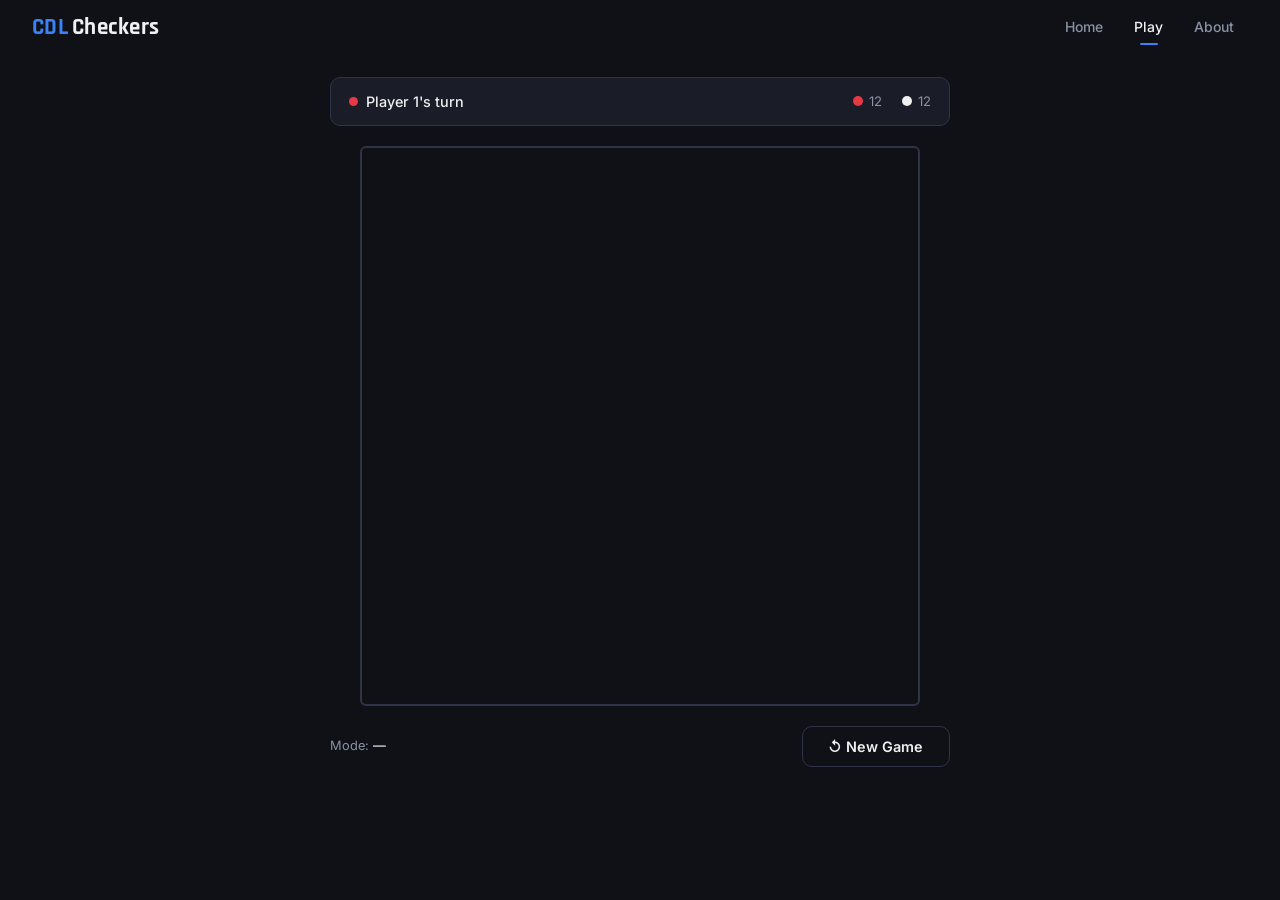
==== game.html @ a988eb6d "CHECKERS" ====
<!DOCTYPE html>
<html lang="en">

<head>
  <meta charset="UTF-8" />
  <meta name="viewport" content="width=device-width, initial-scale=1.0" />
  <title>Play — CDL Checkers</title>
  <link rel="stylesheet" href="style.css" />
</head>

<body>

  <!-- ===== NAV ===== -->
  <nav class="nav" id="nav">
    <a href="index.html" class="nav-logo" aria-label="CDL Checkers home">
      <span class="cdl">CDL</span><span class="rest">Checkers</span>
    </a>
    <ul class="nav-links" role="list">
      <li><a href="index.html">Home</a></li>
      <li><a href="game.html" class="active">Play</a></li>
      <li><a href="about.html">About</a></li>
    </ul>
  </nav>

  <!-- ===== PAGE ===== -->
  <main class="page game-page">
    <div class="game-container">

      <!-- Status bar -->
      <div class="status-bar" id="status-bar" aria-live="polite">
        <div class="status-turn">
          <span class="turn-dot p1" id="turn-dot"></span>
          <span id="turn-text">Player 1's turn</span>
        </div>
        <div class="status-counts">
          <div class="count-badge">
            <span class="count-pip p1"></span>
            <span id="p1-count">12</span>
          </div>
          <div class="count-badge">
            <span class="count-pip p2"></span>
            <span id="p2-count">12</span>
          </div>
        </div>
      </div>

      <!-- Board -->
      <div class="board-wrap">
        <div id="board" role="grid" aria-label="Checkers board"></div>
      </div>

      <!-- Actions -->
      <div class="game-actions">
        <p class="mode-label">Mode: <span id="mode-label">—</span></p>
        <button class="btn btn-secondary" id="new-game-btn">&#x21BA; New Game</button>
      </div>

    </div>
  </main>

  <!-- Win overlay -->
  <div class="win-overlay" id="win-overlay" aria-modal="true" role="dialog" aria-labelledby="win-title">
    <div class="win-card">
      <div class="win-title" id="win-title"></div>
      <p class="win-sub" id="win-sub"></p>
      <button class="btn btn-primary" id="play-again-btn">&#x21BA; Play Again</button>
    </div>
  </div>

  <script src="game.js"></script>
</body>

</html>
---- style.css ----
@import url('https://fonts.googleapis.com/css2?family=Inter:wght@300;400;500;600;700&family=Rajdhani:wght@600;700&display=swap');

/* ============================================================
   CDL CHECKERS — GLOBAL STYLES
   ============================================================ */

:root {
  --bg:          #0F1117;
  --surface:     #1A1D27;
  --surface2:    #20243A;
  --board-dark:  #1B1F30;
  --board-light: #353C5A;
  --p1:          #E63946;
  --p2:          #F0F0F0;
  --king:        #F4C430;
  --accent:      #3B82F6;
  --accent-dim:  rgba(59,130,246,0.18);
  --text:        #F0F0F0;
  --muted:       #8892A4;
  --border:      #2E3347;
  --nav-h:       56px;
  --radius:      10px;
  --radius-lg:   16px;
}

*, *::before, *::after { box-sizing: border-box; margin: 0; padding: 0; }

html { scroll-behavior: smooth; }

body {
  background: var(--bg);
  color: var(--text);
  font-family: 'Inter', sans-serif;
  font-size: 16px;
  line-height: 1.6;
  min-height: 100vh;
  -webkit-font-smoothing: antialiased;
}

/* ============================================================
   NAV
   ============================================================ */

.nav {
  position: fixed;
  top: 0; left: 0; right: 0;
  height: var(--nav-h);
  display: flex;
  align-items: center;
  justify-content: space-between;
  padding: 0 2rem;
  z-index: 100;
  border-bottom: 1px solid transparent;
  transition: background 0.2s ease, backdrop-filter 0.2s ease, border-color 0.2s ease;
}

.nav.scrolled {
  background: rgba(15, 17, 23, 0.85);
  backdrop-filter: blur(14px);
  -webkit-backdrop-filter: blur(14px);
  border-bottom-color: var(--border);
}

.nav-logo {
  font-family: 'Rajdhani', sans-serif;
  font-size: 1.45rem;
  font-weight: 700;
  letter-spacing: 0.02em;
  text-decoration: none;
  display: flex;
  align-items: center;
  gap: 0;
  user-select: none;
}
.nav-logo .cdl  { color: var(--accent); }
.nav-logo .rest { color: var(--text); margin-left: 0.3ch; }

.nav-links {
  display: flex;
  align-items: center;
  gap: 0.25rem;
  list-style: none;
}

.nav-links a {
  display: inline-block;
  padding: 0.3rem 0.85rem;
  color: var(--muted);
  text-decoration: none;
  font-size: 0.875rem;
  font-weight: 500;
  border-radius: 6px;
  transition: color 0.15s, background 0.15s;
  position: relative;
}

.nav-links a:hover { color: var(--text); background: var(--surface); }

.nav-links a.active {
  color: var(--text);
}
.nav-links a.active::after {
  content: '';
  position: absolute;
  bottom: -2px; left: 50%;
  transform: translateX(-50%);
  width: 18px; height: 2px;
  background: var(--accent);
  border-radius: 2px;
}

/* ============================================================
   PAGE WRAPPER
   ============================================================ */

.page { padding-top: var(--nav-h); }

/* ============================================================
   HOME — HERO
   ============================================================ */

.hero {
  min-height: calc(100vh - var(--nav-h));
  display: flex;
  flex-direction: column;
  align-items: center;
  justify-content: center;
  text-align: center;
  padding: 4rem 2rem 6rem;
  position: relative;
  overflow: hidden;
}

/* subtle grid pattern */
.hero::before {
  content: '';
  position: absolute;
  inset: 0;
  background-image:
    linear-gradient(var(--border) 1px, transparent 1px),
    linear-gradient(90deg, var(--border) 1px, transparent 1px);
  background-size: 40px 40px;
  opacity: 0.25;
  pointer-events: none;
}

/* radial vignette over grid */
.hero::after {
  content: '';
  position: absolute;
  inset: 0;
  background: radial-gradient(ellipse 70% 60% at 50% 50%, transparent 30%, var(--bg) 100%);
  pointer-events: none;
}

.hero-inner {
  position: relative;
  z-index: 1;
  max-width: 640px;
}

.hero-eyebrow {
  font-size: 0.75rem;
  font-weight: 600;
  letter-spacing: 0.18em;
  text-transform: uppercase;
  color: var(--accent);
  margin-bottom: 1.25rem;
  opacity: 0;
  animation: fadeUp 0.6s 0.1s ease forwards;
}

.hero h1 {
  font-family: 'Rajdhani', sans-serif;
  font-size: clamp(3rem, 8vw, 5.5rem);
  font-weight: 700;
  line-height: 1;
  letter-spacing: -0.01em;
  margin-bottom: 1.25rem;
  opacity: 0;
  animation: fadeUp 0.6s 0.2s ease forwards;
}
.hero h1 .cdl  { color: var(--accent); }
.hero h1 .rest { color: var(--text); }

.hero-tagline {
  font-size: 1.1rem;
  color: var(--muted);
  margin-bottom: 2.5rem;
  opacity: 0;
  animation: fadeUp 0.6s 0.35s ease forwards;
}

.hero-ctas {
  display: flex;
  gap: 1rem;
  justify-content: center;
  flex-wrap: wrap;
  opacity: 0;
  animation: fadeUp 0.6s 0.5s ease forwards;
}

/* ============================================================
   BUTTONS
   ============================================================ */

.btn {
  display: inline-flex;
  align-items: center;
  gap: 0.5rem;
  padding: 0.7rem 1.6rem;
  border-radius: var(--radius);
  font-size: 0.9rem;
  font-weight: 600;
  font-family: 'Inter', sans-serif;
  cursor: pointer;
  text-decoration: none;
  border: 1.5px solid transparent;
  transition: transform 0.15s, background 0.15s, border-color 0.15s, box-shadow 0.15s;
  white-space: nowrap;
}
.btn:active { transform: scale(0.97); }

.btn-primary {
  background: var(--accent);
  color: #fff;
  border-color: var(--accent);
}
.btn-primary:hover {
  background: #2563eb;
  border-color: #2563eb;
  box-shadow: 0 0 0 3px rgba(59,130,246,0.2);
}

.btn-secondary {
  background: transparent;
  color: var(--text);
  border-color: var(--border);
}
.btn-secondary:hover {
  background: var(--surface);
  border-color: var(--muted);
}

.btn-ghost {
  background: transparent;
  color: var(--muted);
  border-color: transparent;
  padding: 0.5rem 1rem;
}
.btn-ghost:hover { color: var(--text); background: var(--surface); }

/* ============================================================
   HOW TO PLAY CARDS
   ============================================================ */

.how-section {
  padding: 5rem 2rem;
  max-width: 960px;
  margin: 0 auto;
}

.section-label {
  font-size: 0.72rem;
  font-weight: 600;
  letter-spacing: 0.16em;
  text-transform: uppercase;
  color: var(--accent);
  margin-bottom: 2rem;
  text-align: center;
}

.how-grid {
  display: grid;
  grid-template-columns: repeat(auto-fit, minmax(200px, 1fr));
  gap: 1px;
  border: 1px solid var(--border);
  border-radius: var(--radius-lg);
  overflow: hidden;
}

.how-card {
  background: var(--surface);
  padding: 1.75rem 1.5rem;
  opacity: 0;
  animation: fadeUp 0.5s ease forwards;
}
.how-card:nth-child(1) { animation-delay: 0.05s; }
.how-card:nth-child(2) { animation-delay: 0.12s; }
.how-card:nth-child(3) { animation-delay: 0.19s; }
.how-card:nth-child(4) { animation-delay: 0.26s; }

.how-num {
  font-family: 'Rajdhani', sans-serif;
  font-size: 2rem;
  font-weight: 700;
  color: var(--accent);
  opacity: 0.5;
  line-height: 1;
  margin-bottom: 0.75rem;
}

.how-card h3 {
  font-size: 0.9rem;
  font-weight: 600;
  margin-bottom: 0.5rem;
  color: var(--text);
}

.how-card p {
  font-size: 0.82rem;
  color: var(--muted);
  line-height: 1.55;
}

/* ============================================================
   GAME PAGE
   ============================================================ */

.game-page {
  min-height: calc(100vh - var(--nav-h));
  display: flex;
  flex-direction: column;
  align-items: center;
  justify-content: center;
  padding: 2rem 1rem;
}

.game-container {
  display: flex;
  flex-direction: column;
  align-items: center;
  gap: 1.25rem;
  width: 100%;
  max-width: 620px;
}

/* ---- Status bar ---- */
.status-bar {
  width: 100%;
  display: flex;
  align-items: center;
  justify-content: space-between;
  gap: 1rem;
  padding: 0.75rem 1.1rem;
  background: var(--surface);
  border: 1px solid var(--border);
  border-radius: var(--radius);
}

.status-turn {
  font-size: 0.9rem;
  font-weight: 500;
  color: var(--text);
  display: flex;
  align-items: center;
  gap: 0.5rem;
}

.turn-dot {
  width: 9px; height: 9px;
  border-radius: 50%;
  flex-shrink: 0;
  transition: background 0.3s;
}
.turn-dot.p1 { background: var(--p1); }
.turn-dot.p2 { background: var(--p2); }

.status-counts {
  display: flex;
  gap: 1.25rem;
  font-size: 0.82rem;
  color: var(--muted);
}
.count-badge {
  display: flex;
  align-items: center;
  gap: 0.4rem;
}
.count-pip {
  width: 10px; height: 10px;
  border-radius: 50%;
}
.count-pip.p1 { background: var(--p1); }
.count-pip.p2 { background: var(--p2); }

/* ---- Board ---- */
.board-wrap {
  position: relative;
  width: min(80vw, 560px);
  height: min(80vw, 560px);
  max-width: 560px;
  max-height: 560px;
  flex-shrink: 0;
  align-self: center;
}

#board {
  display: grid;
  grid-template-columns: repeat(8, 1fr);
  grid-template-rows: repeat(8, 1fr);
  grid-auto-rows: 1fr;
  width: 100%;
  height: 100%;
  border: 2px solid var(--border);
  border-radius: 6px;
  overflow: hidden;
  user-select: none;
}

.cell {
  position: relative;
  display: flex;
  align-items: center;
  justify-content: center;
  cursor: default;
  transition: background 0.15s ease;
  aspect-ratio: 1;
}
.cell.light { background: var(--board-light); }
.cell.dark  { background: var(--board-dark); }
.cell.dark  { cursor: pointer; }

.cell.selected { background: rgba(59,130,246,0.28) !important; }

.cell.valid-move { background: rgba(59,130,246,0.14) !important; }
.cell.valid-move::after {
  content: '';
  position: absolute;
  width: 28%;
  height: 28%;
  border-radius: 50%;
  background: rgba(59,130,246,0.55);
  pointer-events: none;
  animation: dotPop 0.15s ease forwards;
}

@keyframes dotPop {
  from { opacity: 0; transform: scale(0.5); }
  to   { opacity: 1; transform: scale(1); }
}

/* ---- Pieces ---- */
.piece {
  width: 72%;
  height: 72%;
  border-radius: 50%;
  display: flex;
  align-items: center;
  justify-content: center;
  font-size: 1.1em;
  position: relative;
  cursor: pointer;
  transition: transform 0.15s ease;
  animation: pieceFadeIn 0.35s ease both;
  flex-shrink: 0;
}

@keyframes pieceFadeIn {
  from { opacity: 0; transform: scale(0.5); }
  to   { opacity: 1; transform: scale(1); }
}

.piece.p1 {
  background: var(--p1);
  box-shadow: inset 0 -3px 0 rgba(0,0,0,0.25), inset 0 3px 0 rgba(255,255,255,0.12), 0 2px 6px rgba(0,0,0,0.4);
}
.piece.p2 {
  background: var(--p2);
  box-shadow: inset 0 -3px 0 rgba(0,0,0,0.18), inset 0 3px 0 rgba(255,255,255,0.3), 0 2px 6px rgba(0,0,0,0.4);
}

.piece:hover { transform: scale(1.06); }
.piece.selected-piece { transform: scale(1.1); }

.king-crown {
  color: var(--king);
  font-size: 0.85em;
  line-height: 1;
  pointer-events: none;
  animation: crownPop 0.3s ease;
}
@keyframes crownPop {
  0%   { transform: scale(0.5); opacity: 0; }
  60%  { transform: scale(1.25); }
  100% { transform: scale(1);   opacity: 1; }
}

.piece.removing {
  animation: pieceRemove 0.25s ease forwards;
}
@keyframes pieceRemove {
  to { opacity: 0; transform: scale(0.45); }
}

/* ---- New game button row ---- */
.game-actions {
  width: 100%;
  display: flex;
  align-items: center;
  justify-content: space-between;
  gap: 1rem;
}

.mode-label {
  font-size: 0.8rem;
  color: var(--muted);
}
.mode-label span {
  color: var(--text);
  font-weight: 500;
}

/* ---- Win overlay ---- */
.win-overlay {
  position: fixed;
  inset: 0;
  background: rgba(0,0,0,0.7);
  backdrop-filter: blur(6px);
  display: flex;
  align-items: center;
  justify-content: center;
  z-index: 200;
  opacity: 0;
  pointer-events: none;
  transition: opacity 0.35s ease;
}
.win-overlay.visible {
  opacity: 1;
  pointer-events: all;
}

.win-card {
  background: var(--surface);
  border: 1px solid var(--border);
  border-radius: var(--radius-lg);
  padding: 2.5rem 3rem;
  text-align: center;
  max-width: 340px;
  transform: translateY(20px);
  transition: transform 0.35s ease;
}
.win-overlay.visible .win-card { transform: translateY(0); }

.win-title {
  font-family: 'Rajdhani', sans-serif;
  font-size: 2.2rem;
  font-weight: 700;
  margin-bottom: 0.5rem;
  line-height: 1.1;
}
.win-title.p1 { color: var(--p1); }
.win-title.p2 { color: #c8c8c8; }

.win-sub {
  color: var(--muted);
  font-size: 0.9rem;
  margin-bottom: 2rem;
}

/* ---- AI thinking indicator ---- */
.thinking {
  display: inline-flex;
  gap: 4px;
  align-items: center;
}
.thinking span {
  width: 5px; height: 5px;
  border-radius: 50%;
  background: var(--accent);
  animation: blink 1.1s infinite;
}
.thinking span:nth-child(2) { animation-delay: 0.18s; }
.thinking span:nth-child(3) { animation-delay: 0.36s; }
@keyframes blink {
  0%, 80%, 100% { opacity: 0.2; }
  40%           { opacity: 1; }
}

/* ============================================================
   ABOUT PAGE
   ============================================================ */

.about-page {
  min-height: calc(100vh - var(--nav-h));
  display: flex;
  align-items: flex-start;
  justify-content: center;
  padding: 5rem 2rem;
}

.about-inner {
  max-width: 640px;
  width: 100%;
}

.about-inner h1 {
  font-family: 'Rajdhani', sans-serif;
  font-size: 2.5rem;
  font-weight: 700;
  margin-bottom: 1.5rem;
  line-height: 1.1;
}

.about-inner h2 {
  font-size: 1rem;
  font-weight: 600;
  color: var(--text);
  margin: 2rem 0 0.6rem;
}

.about-inner p {
  font-size: 0.95rem;
  color: var(--muted);
  line-height: 1.7;
  margin-bottom: 0.5rem;
}

.about-divider {
  width: 40px;
  height: 2px;
  background: var(--accent);
  border-radius: 2px;
  margin: 2rem 0;
}

.about-badge {
  display: inline-flex;
  align-items: center;
  gap: 0.5rem;
  padding: 0.35rem 0.9rem;
  border: 1px solid var(--border);
  border-radius: 99px;
  font-size: 0.78rem;
  color: var(--muted);
  margin-top: 2.5rem;
}
.about-badge::before {
  content: '';
  width: 6px; height: 6px;
  border-radius: 50%;
  background: #22c55e;
}

/* ============================================================
   KEYFRAMES / UTILS
   ============================================================ */

@keyframes fadeUp {
  from { opacity: 0; transform: translateY(16px); }
  to   { opacity: 1; transform: translateY(0); }
}

.fade-in { animation: fadeUp 0.5s ease forwards; }

/* ============================================================
   RESPONSIVE
   ============================================================ */

@media (max-width: 600px) {
  .nav { padding: 0 1rem; }
  .hero { padding: 3rem 1.25rem 4rem; }
  .how-grid { grid-template-columns: 1fr 1fr; }
  .status-counts { display: none; }
  .game-actions { flex-direction: column; align-items: flex-start; }
  .win-card { padding: 2rem 1.75rem; }
}
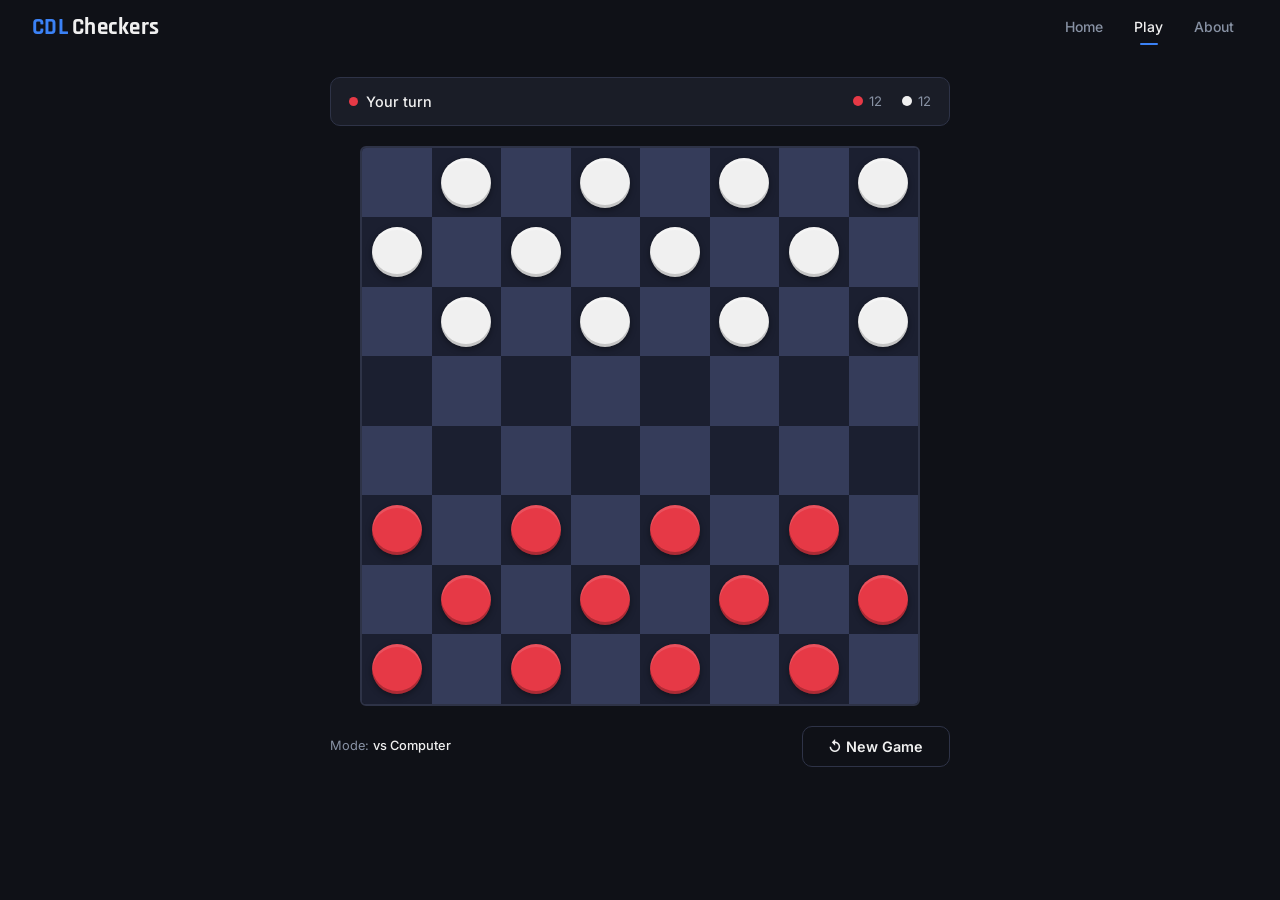
==== commit bcba86eb: "remove the PvP :<" ====
--- a/game.html
+++ b/game.html
@@ -30,7 +30,7 @@
       <div class="status-bar" id="status-bar" aria-live="polite">
         <div class="status-turn">
           <span class="turn-dot p1" id="turn-dot"></span>
-          <span id="turn-text">Player 1's turn</span>
+          <span id="turn-text">Your turn</span>
         </div>
         <div class="status-counts">
           <div class="count-badge">
@@ -51,7 +51,7 @@
 
       <!-- Actions -->
       <div class="game-actions">
-        <p class="mode-label">Mode: <span id="mode-label">—</span></p>
+        <p class="mode-label">Mode: <span>vs Computer</span></p>
         <button class="btn btn-secondary" id="new-game-btn">&#x21BA; New Game</button>
       </div>
 
@@ -70,4 +70,4 @@
   <script src="game.js"></script>
 </body>
 
-</html>+</html>
--- a/style.css
+++ b/style.css
@@ -452,8 +452,12 @@
   position: relative;
   cursor: pointer;
   transition: transform 0.15s ease;
-  animation: pieceFadeIn 0.35s ease both;
   flex-shrink: 0;
+  /* No global animation here — only newly inserted pieces animate via .piece-new */
+}
+
+.piece-new {
+  animation: pieceFadeIn 0.3s ease both;
 }
 
 @keyframes pieceFadeIn {
